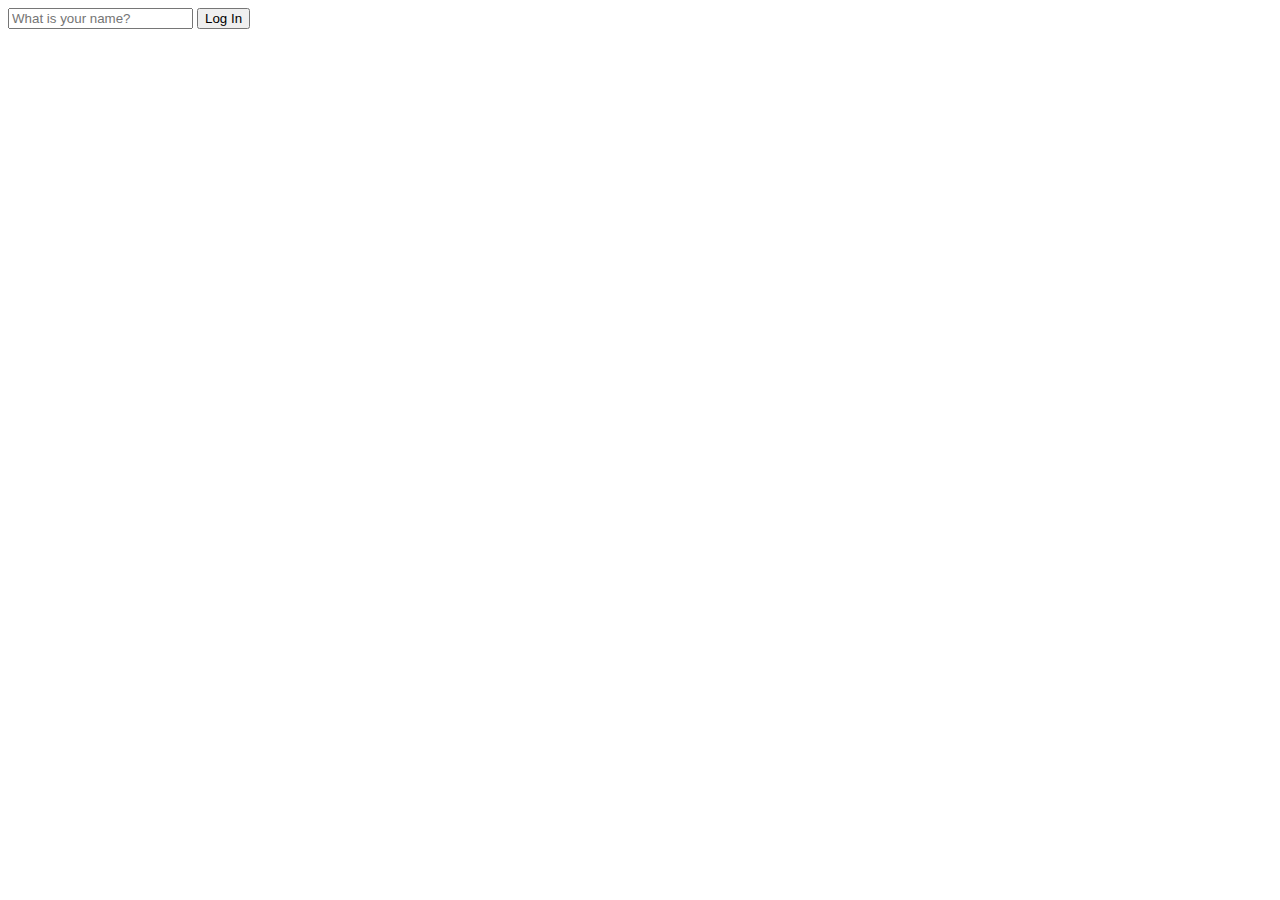
==== momantum/index.html @ cb73c78c "login 구현" ====
<!DOCTYPE html>
<html lang="ko">
    <head>
        <meta charset="UTF-8" />
        <meta name="viewport" content="width=device-width, initial-scale=1.0"/>
        <link rel="stylesheet" href="style.css" />
        <title>Momentum App</title>
    </head>
    <body>
        <form class="hidden" id="login-form" >
            <input required maxlength="15" type="text" placeholder="What is your name?">
            <input type="submit" value="Log In">
        </form>
        <h1 class="hidden" id="greeting"></h1>
        <script src="app.js"></script>
    </body>
</html>
---- momantum/style.css ----
/*요소 숨기기*/
.hidden {
    display: none;
}
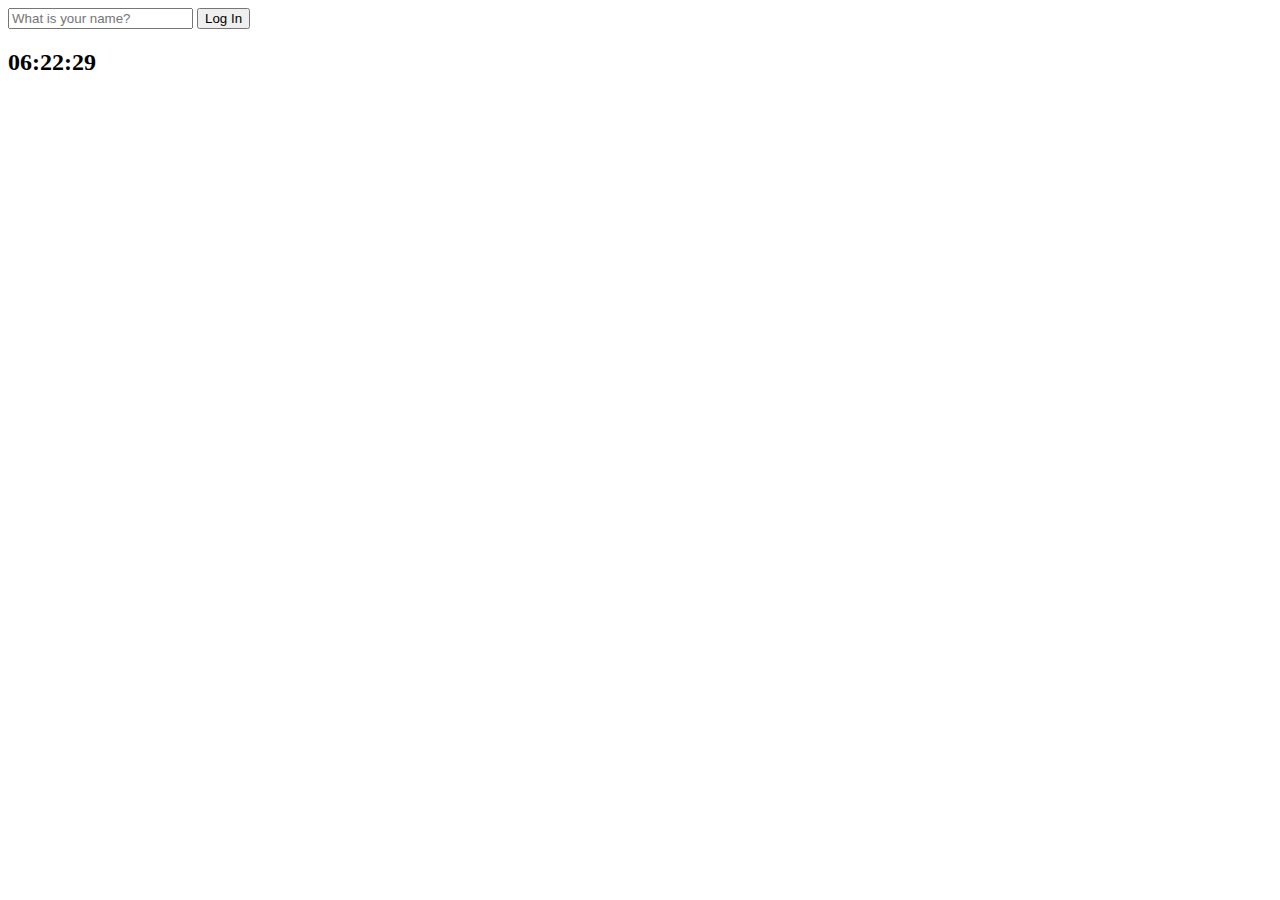
==== commit c0eeed0e: "momantum 문서 정리 및 현재 시간 추가" ====
--- a/momantum/index.html
+++ b/momantum/index.html
@@ -3,7 +3,7 @@
     <head>
         <meta charset="UTF-8" />
         <meta name="viewport" content="width=device-width, initial-scale=1.0"/>
-        <link rel="stylesheet" href="style.css" />
+        <link rel="stylesheet" href="css/style.css" />
         <title>Momentum App</title>
     </head>
     <body>
@@ -11,7 +11,9 @@
             <input required maxlength="15" type="text" placeholder="What is your name?">
             <input type="submit" value="Log In">
         </form>
+        <h2 id="clock">00:00:00</h2>
         <h1 class="hidden" id="greeting"></h1>
-        <script src="app.js"></script>
+        <script src="js/greetings.js"></script>
+        <script src="js/clock.js"></script>
     </body>
 </html>--- a/momantum/css/style.css
+++ b/momantum/css/style.css
@@ -0,0 +1,4 @@
+/*요소 숨기기*/
+.hidden {
+    display: none;
+}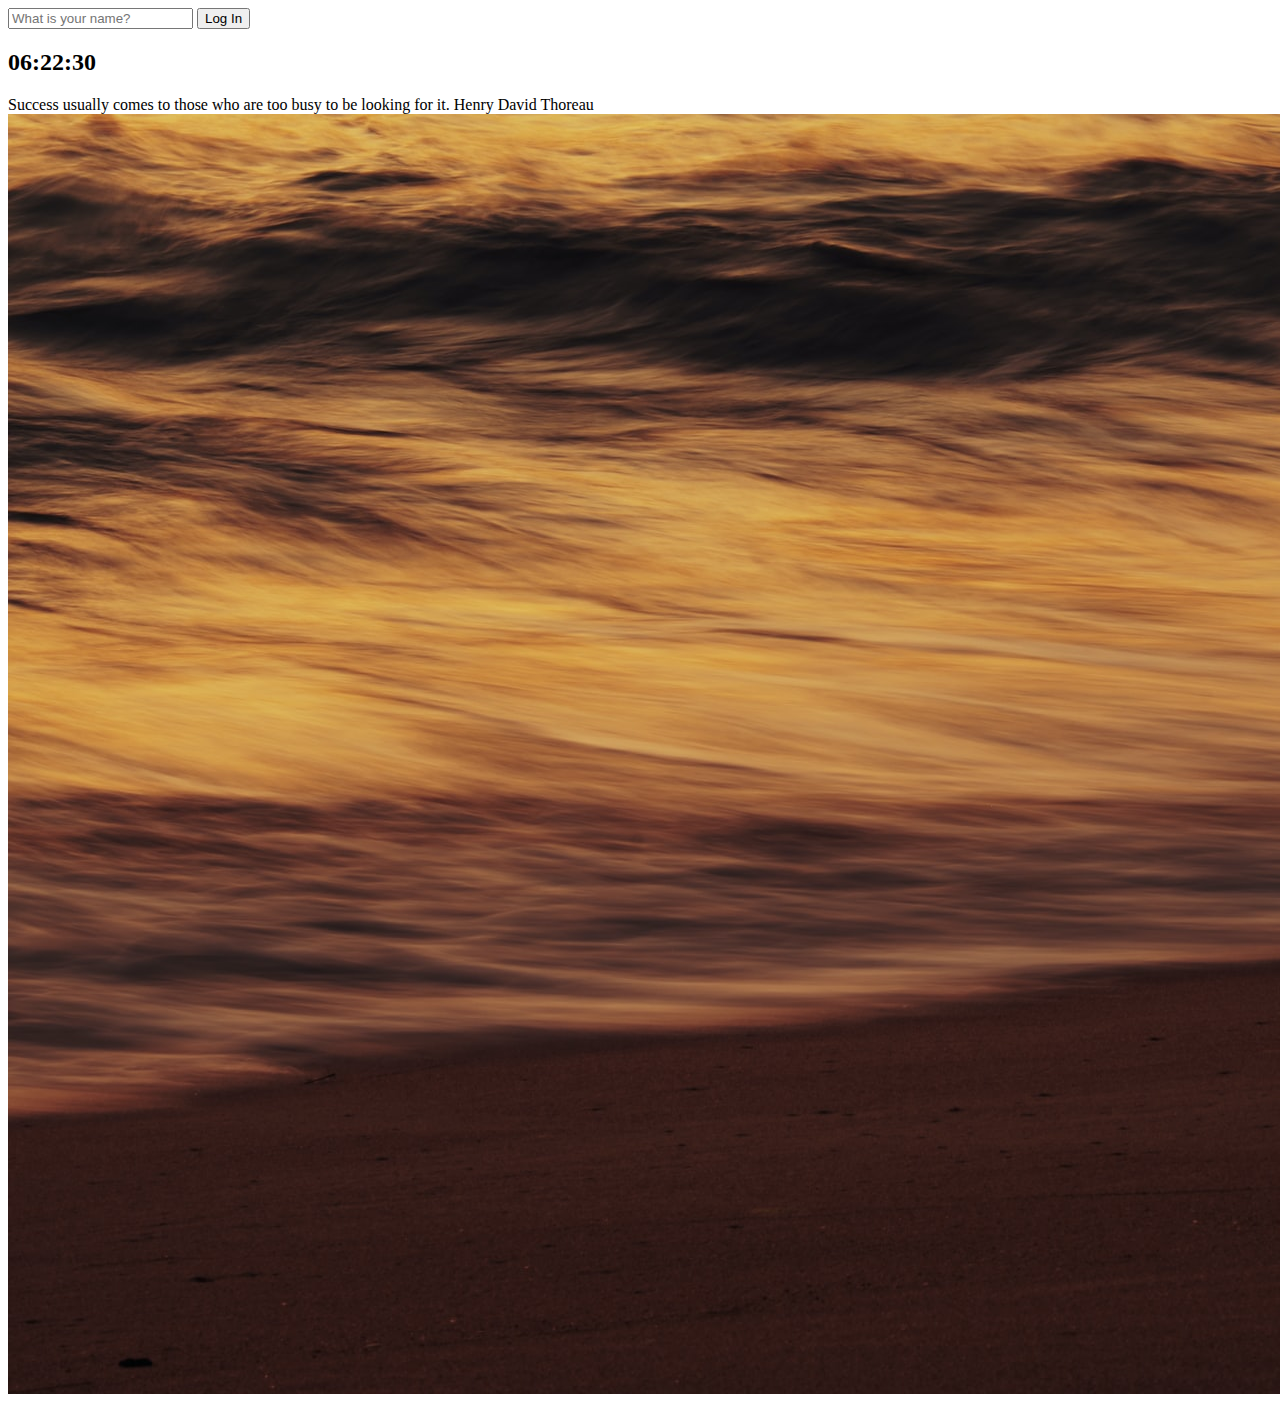
==== commit 7bac11e1: "명언, 배경 추가" ====
--- a/momantum/index.html
+++ b/momantum/index.html
@@ -13,7 +13,13 @@
         </form>
         <h2 id="clock">00:00:00</h2>
         <h1 class="hidden" id="greeting"></h1>
+        <div id="quote">
+            <span></span>
+            <span></span>
+        </div>
         <script src="js/greetings.js"></script>
         <script src="js/clock.js"></script>
+        <script src="js/quotes.js"></script>
+        <script src="js/background.js"></script>
     </body>
 </html>